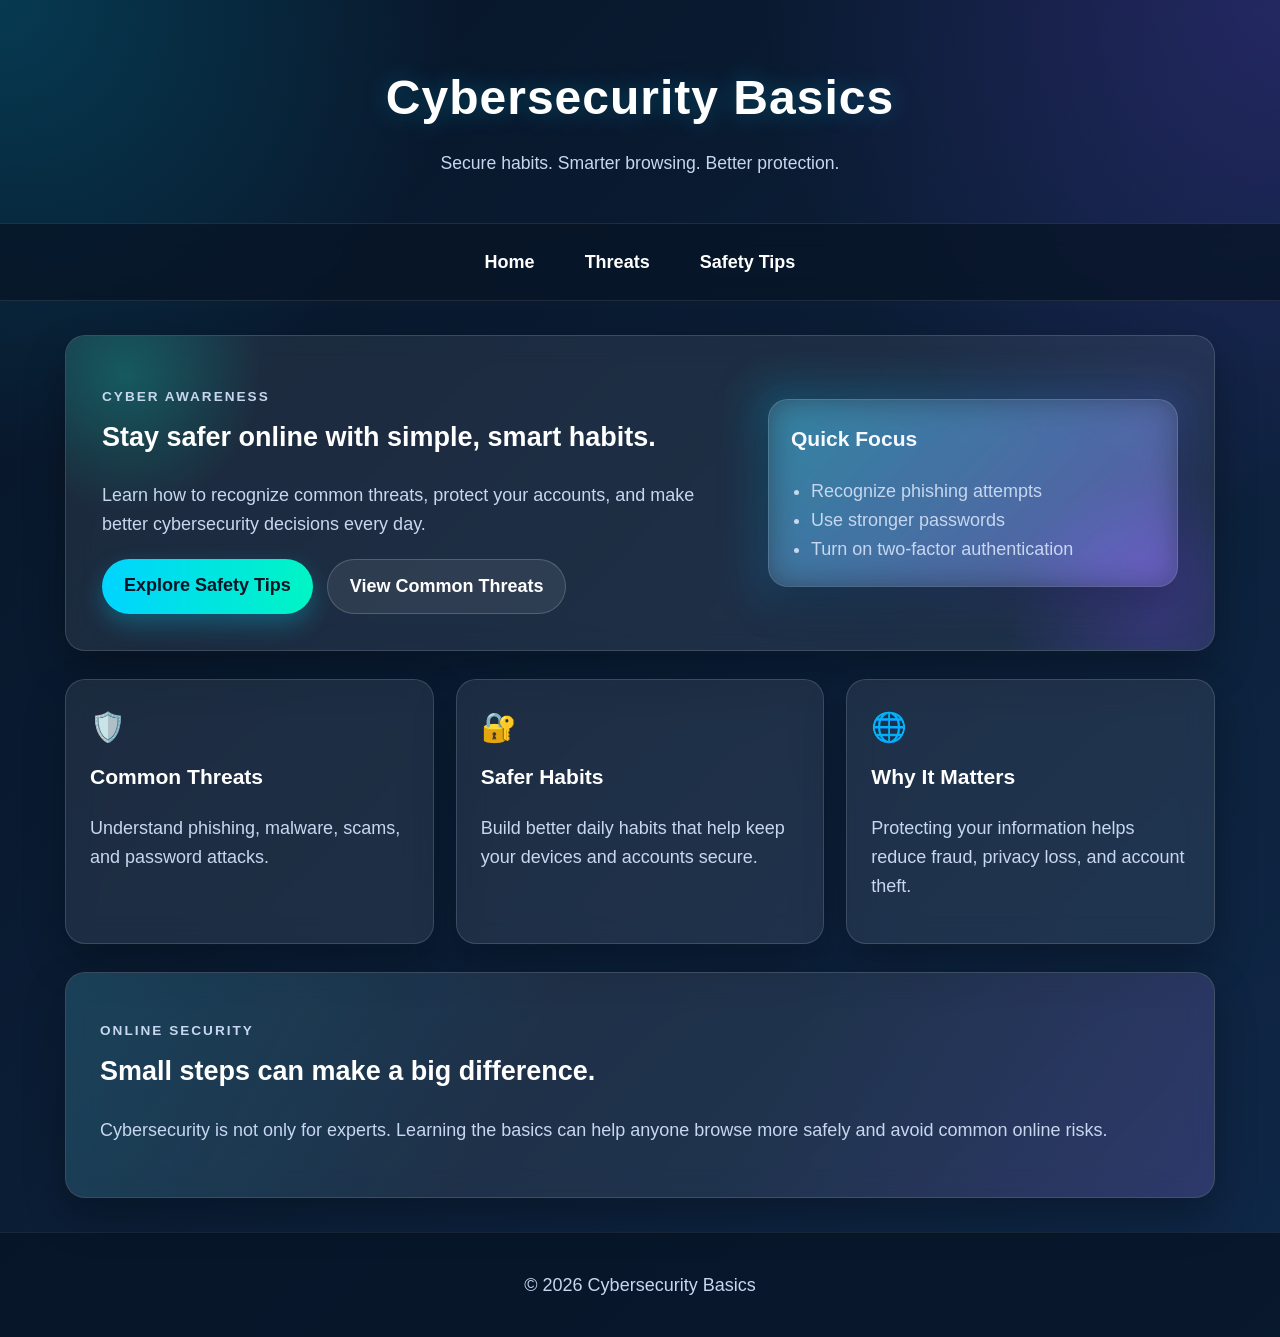
==== index.html @ 838d4ff5 "Update index.html" ====
<!DOCTYPE html>
<html lang="en">
<head>
    <meta charset="UTF-8">
    <meta name="viewport" content="width=device-width, initial-scale=1.0">
    <title>Cybersecurity Basics</title>
    <link rel="stylesheet" href="style.css">
</head>
<body>

<header class="site-header">
    <div class="container">
        <h1>Cybersecurity Basics</h1>
        <p class="tagline">Secure habits. Smarter browsing. Better protection.</p>
    </div>
</header>

<nav class="site-nav" aria-label="Main navigation">
    <div class="container nav-links">
        <a href="index.html">Home</a>
        <a href="threats.html">Threats</a>
        <a href="tips.html">Safety Tips</a>
    </div>
</nav>

<main class="container">
    <section class="hero">
        <div class="hero-content">
            <div class="hero-text">
                <p class="eyebrow">CYBER AWARENESS</p>
                <h2>Stay safer online with simple, smart habits.</h2>
                <p>
                    Learn how to recognize common threats, protect your accounts,
                    and make better cybersecurity decisions every day.
                </p>
                <div class="hero-buttons">
                    <a class="button primary" href="tips.html">Explore Safety Tips</a>
                    <a class="button secondary" href="threats.html">View Common Threats</a>
                </div>
            </div>

            <div class="hero-panel">
                <div class="panel-glow"></div>
                <div class="panel-card">
                    <h3>Quick Focus</h3>
                    <ul>
                        <li>Recognize phishing attempts</li>
                        <li>Use stronger passwords</li>
                        <li>Turn on two-factor authentication</li>
                    </ul>
                </div>
            </div>
        </div>
    </section>

    <section class="cards">
        <article class="card">
            <span class="card-icon">🛡️</span>
            <h3>Common Threats</h3>
            <p>Understand phishing, malware, scams, and password attacks.</p>
        </article>

        <article class="card">
            <span class="card-icon">🔐</span>
            <h3>Safer Habits</h3>
            <p>Build better daily habits that help keep your devices and accounts secure.</p>
        </article>

        <article class="card">
            <span class="card-icon">🌐</span>
            <h3>Why It Matters</h3>
            <p>Protecting your information helps reduce fraud, privacy loss, and account theft.</p>
        </article>
    </section>

    <section class="feature-banner">
        <div class="feature-text">
            <p class="eyebrow">ONLINE SECURITY</p>
            <h2>Small steps can make a big difference.</h2>
            <p>
                Cybersecurity is not only for experts. Learning the basics can help
                anyone browse more safely and avoid common online risks.
            </p>
        </div>
    </section>
</main>

<footer class="site-footer">
    <div class="container">
        <p>&copy; 2026 Cybersecurity Basics</p>
    </div>
</footer>

</body>
</html>
---- style.css ----
* {
    box-sizing: border-box;
}

:root {
    --bg-dark: #071426;
    --bg-mid: #0f2747;
    --panel: rgba(255, 255, 255, 0.08);
    --panel-border: rgba(255, 255, 255, 0.14);
    --text-main: #f4f8ff;
    --text-soft: #c7d7ef;
    --accent-one: #00d4ff;
    --accent-two: #7c4dff;
    --accent-three: #00f5c4;
    --shadow: 0 18px 40px rgba(0, 0, 0, 0.28);
}

body {
    margin: 0;
    font-family: Arial, sans-serif;
    font-size: 18px;
    line-height: 1.6;
    color: var(--text-main);
    background:
        radial-gradient(circle at top left, rgba(0, 212, 255, 0.20), transparent 25%),
        radial-gradient(circle at top right, rgba(124, 77, 255, 0.22), transparent 28%),
        linear-gradient(135deg, var(--bg-dark), #0a1c33 40%, var(--bg-mid) 100%);
    min-height: 100vh;
}

.container {
    width: 90%;
    max-width: 1150px;
    margin: 0 auto;
}

.site-header {
    padding: 60px 0 28px;
    text-align: center;
}

.site-header h1 {
    margin: 0;
    font-size: 3rem;
    letter-spacing: 1px;
    color: #ffffff;
    text-shadow: 0 0 25px rgba(0, 212, 255, 0.28);
}

.tagline {
    margin-top: 12px;
    color: var(--text-soft);
    font-size: 1.1rem;
}

.site-nav {
    position: sticky;
    top: 0;
    z-index: 10;
    background: rgba(7, 20, 38, 0.75);
    backdrop-filter: blur(12px);
    border-top: 1px solid rgba(255, 255, 255, 0.10);
    border-bottom: 1px solid rgba(255, 255, 255, 0.10);
}

.nav-links {
    display: flex;
    justify-content: center;
    gap: 18px;
    flex-wrap: wrap;
    padding: 14px 0;
}

.site-nav a {
    color: #ffffff;
    text-decoration: none;
    font-weight: bold;
    padding: 10px 16px;
    border-radius: 999px;
    transition: background-color 0.3s ease, transform 0.3s ease, color 0.3s ease;
}

.site-nav a:hover,
.site-nav a:focus {
    background: rgba(0, 212, 255, 0.15);
    color: #9bf5ff;
    transform: translateY(-2px);
}

.hero,
.page-banner,
.card,
.list-card,
.feature-banner,
.panel-card {
    background: var(--panel);
    border: 1px solid var(--panel-border);
    border-radius: 20px;
    box-shadow: var(--shadow);
    backdrop-filter: blur(14px);
}

.hero {
    margin: 34px 0 28px;
    padding: 36px;
    position: relative;
    overflow: hidden;
}

.hero::before {
    content: "";
    position: absolute;
    width: 280px;
    height: 280px;
    top: -100px;
    left: -80px;
    background: radial-gradient(circle, rgba(0, 245, 196, 0.22), transparent 70%);
}

.hero::after {
    content: "";
    position: absolute;
    width: 300px;
    height: 300px;
    right: -90px;
    bottom: -120px;
    background: radial-gradient(circle, rgba(124, 77, 255, 0.24), transparent 70%);
}

.hero-content {
    position: relative;
    z-index: 1;
    display: grid;
    grid-template-columns: 1.4fr 0.9fr;
    gap: 28px;
    align-items: center;
}

.eyebrow {
    color: #8ef7ff;
    font-size: 0.85rem;
    letter-spacing: 2px;
    font-weight: bold;
    margin-bottom: 8px;
}

.hero h2,
.page-banner h2,
.feature-text h2,
.card h3 {
    margin-top: 0;
    color: #ffffff;
}

.hero p,
.page-banner p,
.feature-text p,
.card p,
.list-card li {
    color: var(--text-soft);
}

.hero-buttons {
    display: flex;
    gap: 14px;
    flex-wrap: wrap;
    margin-top: 20px;
}

.button {
    display: inline-block;
    padding: 12px 22px;
    border-radius: 999px;
    text-decoration: none;
    font-weight: bold;
    transition: transform 0.3s ease, box-shadow 0.3s ease, background 0.3s ease;
}

.button:hover,
.button:focus {
    transform: translateY(-2px);
}

.button.primary {
    background: linear-gradient(90deg, var(--accent-one), var(--accent-three));
    color: #071426;
    box-shadow: 0 10px 24px rgba(0, 212, 255, 0.28);
}

.button.secondary {
    background: rgba(255, 255, 255, 0.08);
    color: #ffffff;
    border: 1px solid rgba(255, 255, 255, 0.18);
}

.hero-panel {
    position: relative;
}

.panel-glow {
    position: absolute;
    inset: -10px;
    background: linear-gradient(135deg, rgba(0, 212, 255, 0.24), rgba(124, 77, 255, 0.24));
    filter: blur(20px);
    z-index: 0;
}

.panel-card {
    position: relative;
    z-index: 1;
    padding: 22px;
}

.panel-card h3 {
    margin-top: 0;
}

.panel-card ul {
    margin: 0;
    padding-left: 20px;
    color: var(--text-soft);
}

.cards {
    display: grid;
    grid-template-columns: repeat(3, 1fr);
    gap: 22px;
    margin-bottom: 28px;
}

.card {
    padding: 24px;
    transition: transform 0.3s ease, border-color 0.3s ease;
}

.card:hover {
    transform: translateY(-6px);
    border-color: rgba(0, 245, 196, 0.35);
}

.card-icon {
    display: inline-block;
    font-size: 1.8rem;
    margin-bottom: 10px;
}

.feature-banner {
    margin-bottom: 34px;
    padding: 34px;
    position: relative;
    overflow: hidden;
}

.feature-banner::before {
    content: "";
    position: absolute;
    inset: 0;
    background:
        linear-gradient(120deg, rgba(0, 212, 255, 0.12), transparent 40%),
        linear-gradient(300deg, rgba(124, 77, 255, 0.14), transparent 40%);
    pointer-events: none;
}

.feature-text {
    position: relative;
    z-index: 1;
}

.page-banner {
    margin: 34px 0 24px;
    padding: 28px;
    text-align: center;
}

.list-card {
    padding: 30px 36px;
    margin-bottom: 34px;
}

.list-card ul {
    margin: 0;
    padding-left: 22px;
}

.list-card li {
    margin-bottom: 12px;
}

.site-footer {
    margin-top: 30px;
    padding: 20px 0;
    text-align: center;
    background: rgba(7, 20, 38, 0.78);
    border-top: 1px solid rgba(255, 255, 255, 0.08);
    color: var(--text-soft);
}

@media (max-width: 900px) {
    .hero-content {
        grid-template-columns: 1fr;
    }

    .cards {
        grid-template-columns: 1fr;
    }

    .site-header h1 {
        font-size: 2.2rem;
    }

    .hero {
        padding: 28px 22px;
    }
}
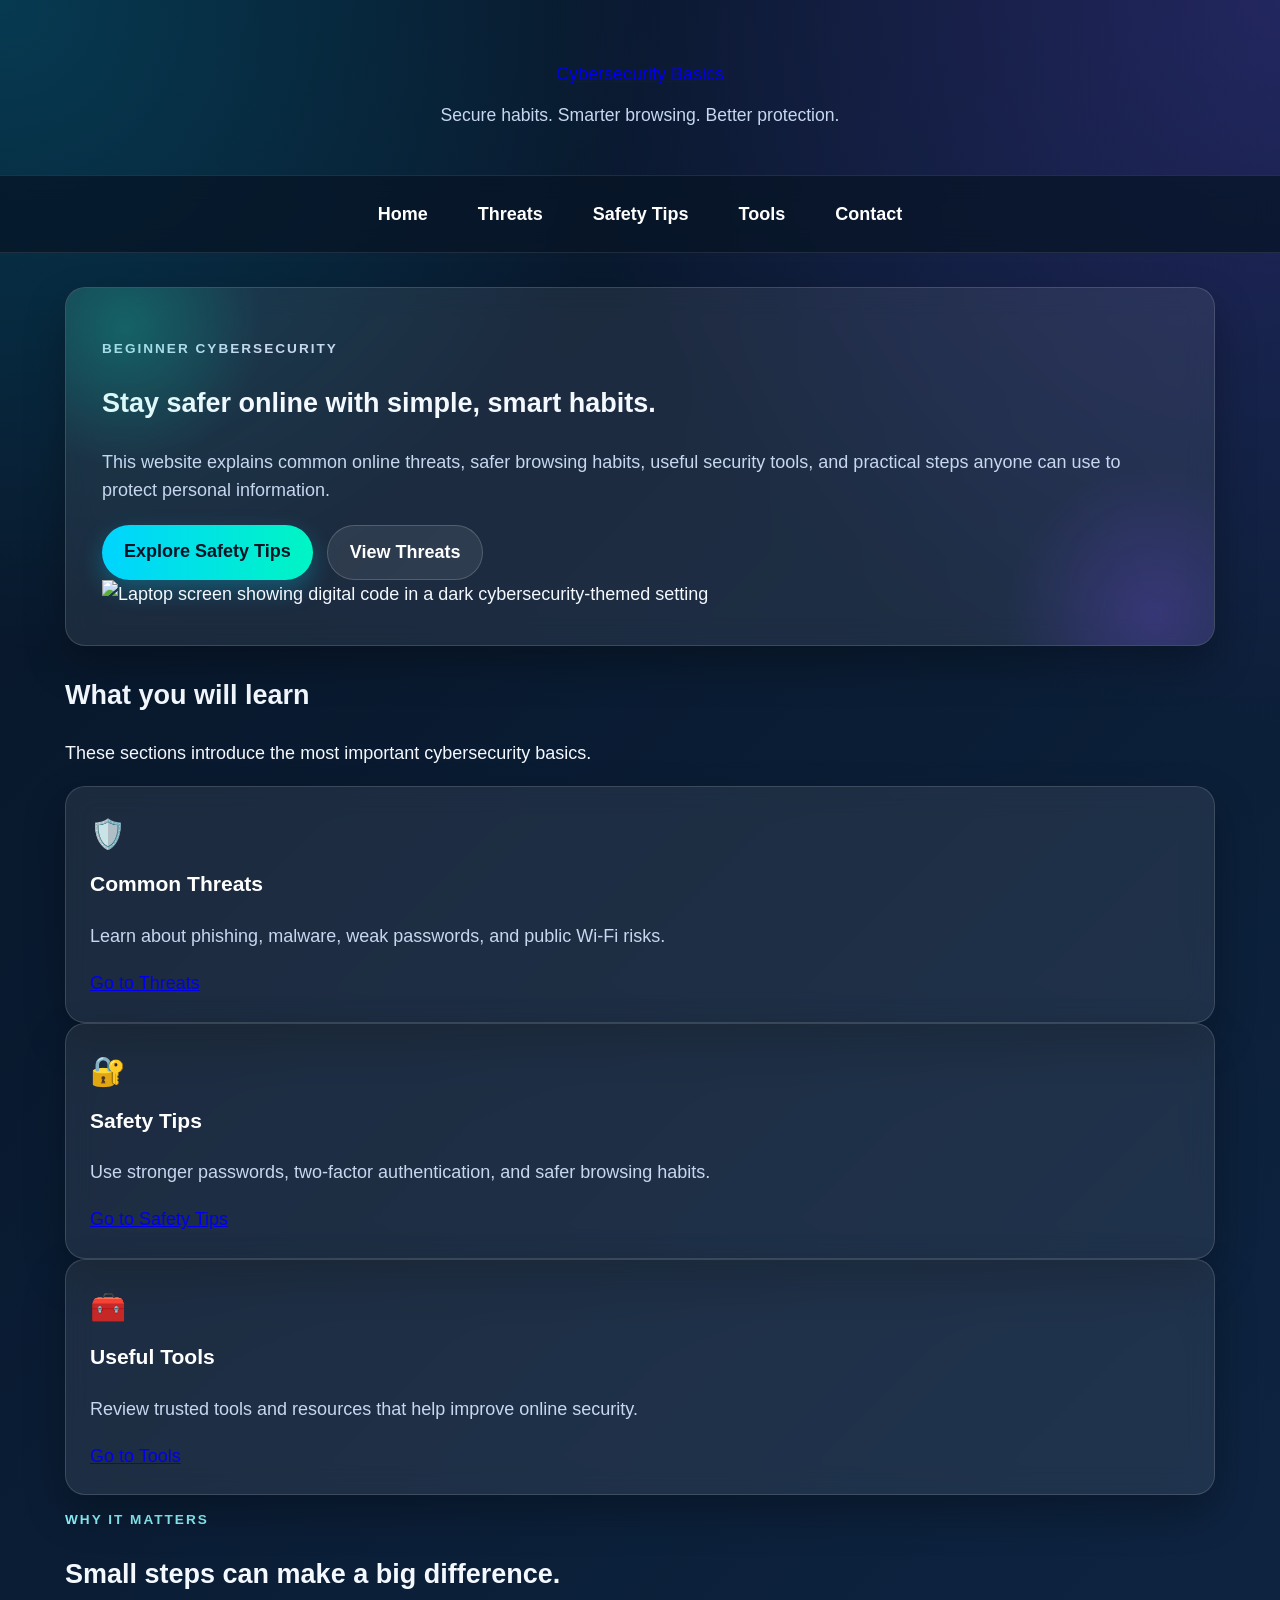
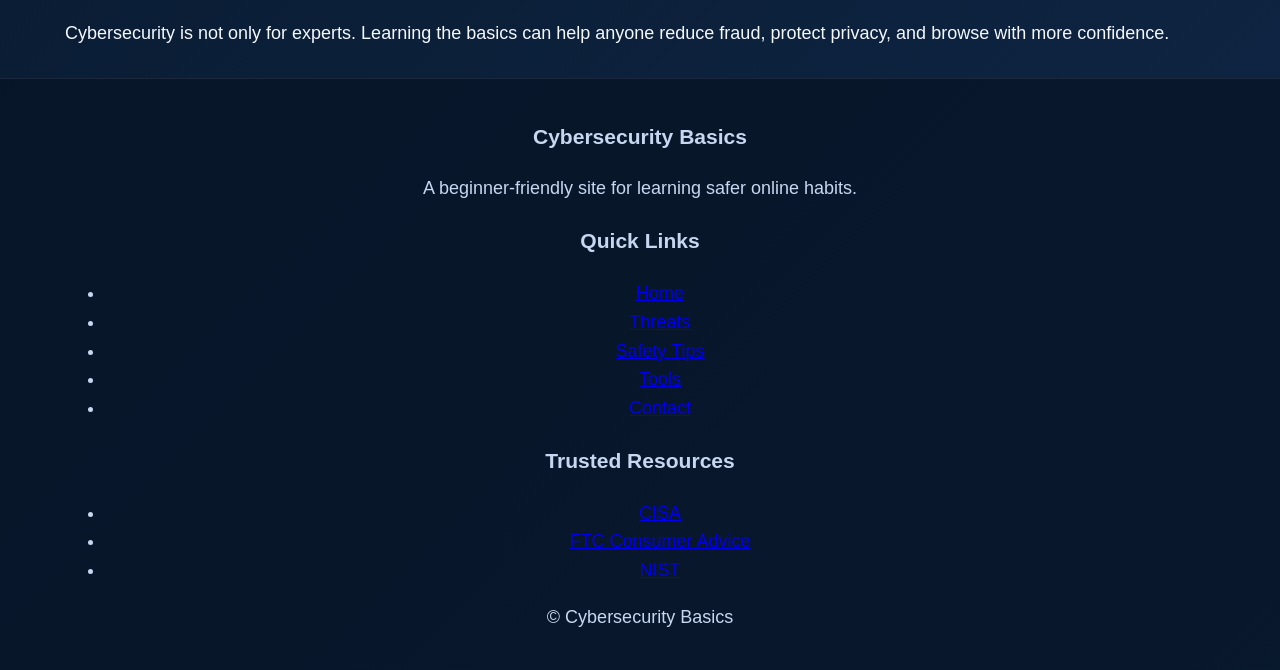
==== commit 2fadab0e: "Update index.html" ====
--- a/index.html
+++ b/index.html
@@ -3,93 +3,118 @@
 <head>
     <meta charset="UTF-8">
     <meta name="viewport" content="width=device-width, initial-scale=1.0">
-    <title>Cybersecurity Basics</title>
-    <link rel="stylesheet" href="style.css">
+    <title>Cybersecurity Basics | Home</title>
+    <meta name="description" content="Learn cybersecurity basics, common threats, safe browsing habits, useful tools, and beginner-friendly online safety tips.">
+    <link rel="stylesheet" href="./style.css">
+    <script defer src="./script.js"></script>
 </head>
 <body>
+    <header class="site-header">
+        <div class="container header-inner">
+            <a href="index.html" class="brand">Cybersecurity Basics</a>
+            <p class="tagline">Secure habits. Smarter browsing. Better protection.</p>
+        </div>
+    </header>
 
-<header class="site-header">
-    <div class="container">
-        <h1>Cybersecurity Basics</h1>
-        <p class="tagline">Secure habits. Smarter browsing. Better protection.</p>
-    </div>
-</header>
+    <nav class="site-nav" aria-label="Main navigation">
+        <div class="container nav-links">
+            <a href="index.html">Home</a>
+            <a href="threats.html">Threats</a>
+            <a href="tips.html">Safety Tips</a>
+            <a href="tools.html">Tools</a>
+            <a href="contact.html">Contact</a>
+        </div>
+    </nav>
 
-<nav class="site-nav" aria-label="Main navigation">
-    <div class="container nav-links">
-        <a href="index.html">Home</a>
-        <a href="threats.html">Threats</a>
-        <a href="tips.html">Safety Tips</a>
-    </div>
-</nav>
-
-<main class="container">
-    <section class="hero">
-        <div class="hero-content">
+    <main class="container">
+        <section class="hero">
             <div class="hero-text">
-                <p class="eyebrow">CYBER AWARENESS</p>
-                <h2>Stay safer online with simple, smart habits.</h2>
+                <p class="eyebrow">BEGINNER CYBERSECURITY</p>
+                <h1>Stay safer online with simple, smart habits.</h1>
                 <p>
-                    Learn how to recognize common threats, protect your accounts,
-                    and make better cybersecurity decisions every day.
+                    This website explains common online threats, safer browsing habits,
+                    useful security tools, and practical steps anyone can use to protect personal information.
                 </p>
                 <div class="hero-buttons">
                     <a class="button primary" href="tips.html">Explore Safety Tips</a>
-                    <a class="button secondary" href="threats.html">View Common Threats</a>
+                    <a class="button secondary" href="threats.html">View Threats</a>
                 </div>
             </div>
 
-            <div class="hero-panel">
-                <div class="panel-glow"></div>
-                <div class="panel-card">
-                    <h3>Quick Focus</h3>
-                    <ul>
-                        <li>Recognize phishing attempts</li>
-                        <li>Use stronger passwords</li>
-                        <li>Turn on two-factor authentication</li>
-                    </ul>
-                </div>
+            <div class="hero-image-card">
+                <img src="https://images.unsplash.com/photo-1510511459019-5dda7724fd87?auto=format&fit=crop&w=1200&q=80"
+                     alt="Laptop screen showing digital code in a dark cybersecurity-themed setting">
+            </div>
+        </section>
+
+        <section class="section-heading">
+            <h2>What you will learn</h2>
+            <p>These sections introduce the most important cybersecurity basics.</p>
+        </section>
+
+        <section class="card-grid">
+            <article class="card">
+                <div class="card-icon">🛡️</div>
+                <h3>Common Threats</h3>
+                <p>Learn about phishing, malware, weak passwords, and public Wi-Fi risks.</p>
+                <a class="card-link" href="threats.html">Go to Threats</a>
+            </article>
+
+            <article class="card">
+                <div class="card-icon">🔐</div>
+                <h3>Safety Tips</h3>
+                <p>Use stronger passwords, two-factor authentication, and safer browsing habits.</p>
+                <a class="card-link" href="tips.html">Go to Safety Tips</a>
+            </article>
+
+            <article class="card">
+                <div class="card-icon">🧰</div>
+                <h3>Useful Tools</h3>
+                <p>Review trusted tools and resources that help improve online security.</p>
+                <a class="card-link" href="tools.html">Go to Tools</a>
+            </article>
+        </section>
+
+        <section class="feature-panel">
+            <div>
+                <p class="eyebrow">WHY IT MATTERS</p>
+                <h2>Small steps can make a big difference.</h2>
+                <p>
+                    Cybersecurity is not only for experts. Learning the basics can help anyone
+                    reduce fraud, protect privacy, and browse with more confidence.
+                </p>
+            </div>
+        </section>
+    </main>
+
+    <footer class="site-footer">
+        <div class="container footer-grid">
+            <div>
+                <h3>Cybersecurity Basics</h3>
+                <p>A beginner-friendly site for learning safer online habits.</p>
+            </div>
+
+            <div>
+                <h3>Quick Links</h3>
+                <ul class="footer-list">
+                    <li><a href="index.html">Home</a></li>
+                    <li><a href="threats.html">Threats</a></li>
+                    <li><a href="tips.html">Safety Tips</a></li>
+                    <li><a href="tools.html">Tools</a></li>
+                    <li><a href="contact.html">Contact</a></li>
+                </ul>
+            </div>
+
+            <div>
+                <h3>Trusted Resources</h3>
+                <ul class="footer-list">
+                    <li><a href="https://www.cisa.gov/" target="_blank" rel="noopener noreferrer">CISA</a></li>
+                    <li><a href="https://consumer.ftc.gov/" target="_blank" rel="noopener noreferrer">FTC Consumer Advice</a></li>
+                    <li><a href="https://www.nist.gov/" target="_blank" rel="noopener noreferrer">NIST</a></li>
+                </ul>
             </div>
         </div>
-    </section>
-
-    <section class="cards">
-        <article class="card">
-            <span class="card-icon">🛡️</span>
-            <h3>Common Threats</h3>
-            <p>Understand phishing, malware, scams, and password attacks.</p>
-        </article>
-
-        <article class="card">
-            <span class="card-icon">🔐</span>
-            <h3>Safer Habits</h3>
-            <p>Build better daily habits that help keep your devices and accounts secure.</p>
-        </article>
-
-        <article class="card">
-            <span class="card-icon">🌐</span>
-            <h3>Why It Matters</h3>
-            <p>Protecting your information helps reduce fraud, privacy loss, and account theft.</p>
-        </article>
-    </section>
-
-    <section class="feature-banner">
-        <div class="feature-text">
-            <p class="eyebrow">ONLINE SECURITY</p>
-            <h2>Small steps can make a big difference.</h2>
-            <p>
-                Cybersecurity is not only for experts. Learning the basics can help
-                anyone browse more safely and avoid common online risks.
-            </p>
-        </div>
-    </section>
-</main>
-
-<footer class="site-footer">
-    <div class="container">
-        <p>&copy; 2026 Cybersecurity Basics</p>
-    </div>
-</footer>
-
+        <p class="copyright">&copy; <span id="year"></span> Cybersecurity Basics</p>
+    </footer>
 </body>
 </html>
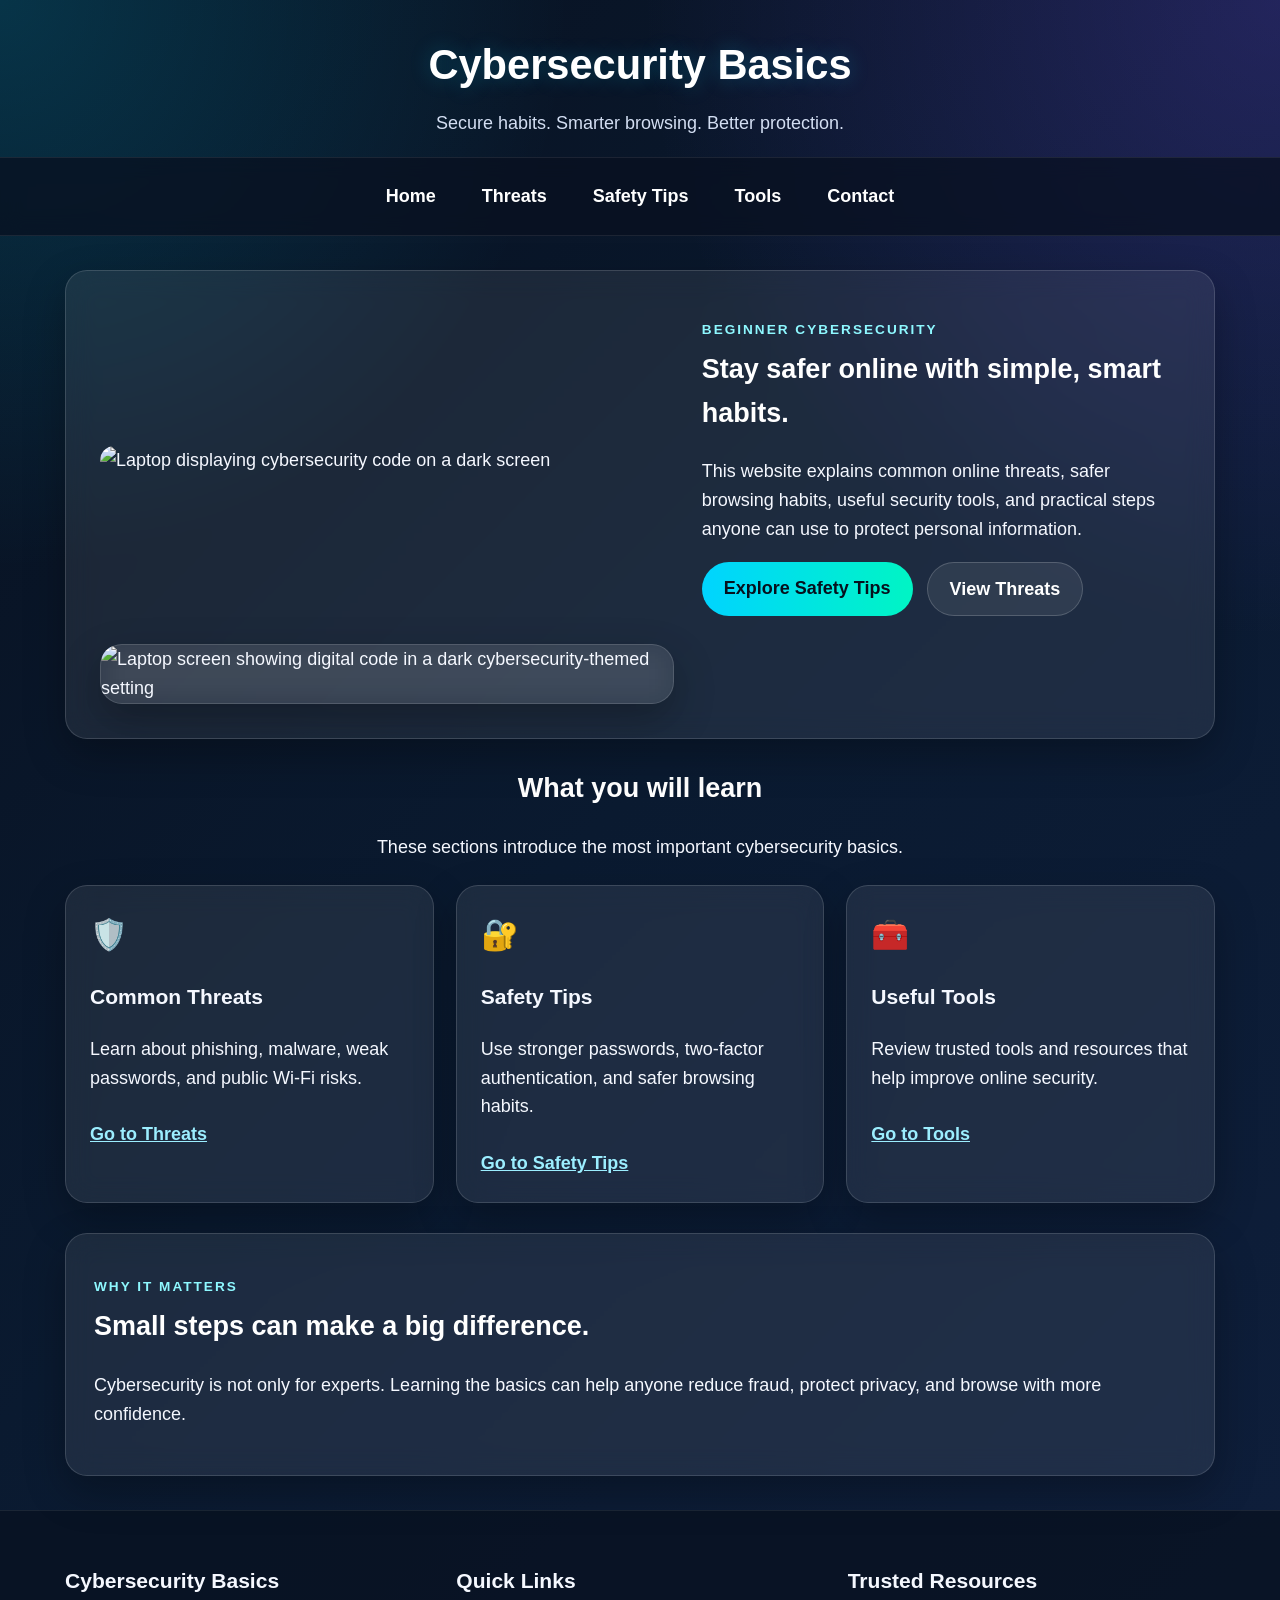
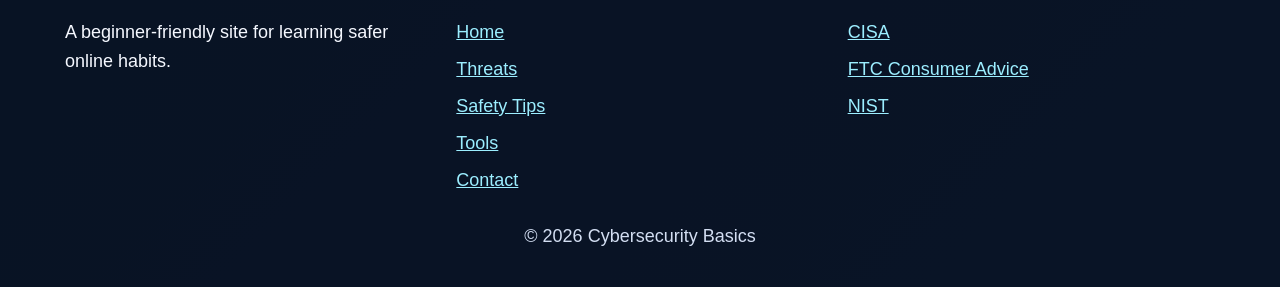
==== commit 888e61f5: "Update index.html" ====
--- a/index.html
+++ b/index.html
@@ -28,6 +28,10 @@
 
     <main class="container">
         <section class="hero">
+            <div class="hero-image">
+                <img src="https://images.unsplash.com/photo-1510511459019-5dda7724fd87"
+                     alt="Laptop displaying cybersecurity code on a dark screen">
+            </div>
             <div class="hero-text">
                 <p class="eyebrow">BEGINNER CYBERSECURITY</p>
                 <h1>Stay safer online with simple, smart habits.</h1>
--- a/style.css
+++ b/style.css
@@ -3,16 +3,20 @@
 }
 
 :root {
-    --bg-dark: #071426;
-    --bg-mid: #0f2747;
+    --bg-1: #081120;
+    --bg-2: #0f1f3d;
     --panel: rgba(255, 255, 255, 0.08);
     --panel-border: rgba(255, 255, 255, 0.14);
-    --text-main: #f4f8ff;
-    --text-soft: #c7d7ef;
-    --accent-one: #00d4ff;
-    --accent-two: #7c4dff;
-    --accent-three: #00f5c4;
-    --shadow: 0 18px 40px rgba(0, 0, 0, 0.28);
+    --text-main: #f5f8ff;
+    --text-soft: #d3def2;
+    --accent-1: #00d4ff;
+    --accent-2: #7c4dff;
+    --accent-3: #00f5c4;
+    --shadow: 0 16px 40px rgba(0, 0, 0, 0.28);
+}
+
+html {
+    scroll-behavior: smooth;
 }
 
 body {
@@ -22,10 +26,24 @@
     line-height: 1.6;
     color: var(--text-main);
     background:
-        radial-gradient(circle at top left, rgba(0, 212, 255, 0.20), transparent 25%),
+        radial-gradient(circle at top left, rgba(0, 212, 255, 0.18), transparent 25%),
         radial-gradient(circle at top right, rgba(124, 77, 255, 0.22), transparent 28%),
-        linear-gradient(135deg, var(--bg-dark), #0a1c33 40%, var(--bg-mid) 100%);
-    min-height: 100vh;
+        linear-gradient(135deg, var(--bg-1), #0a1a30 45%, var(--bg-2) 100%);
+}
+
+img {
+    max-width: 100%;
+    display: block;
+    border-radius: 18px;
+}
+
+a {
+    color: #9ceeff;
+}
+
+a:hover,
+a:focus {
+    color: #ffffff;
 }
 
 .container {
@@ -35,202 +53,152 @@
 }
 
 .site-header {
-    padding: 60px 0 28px;
+    padding: 32px 0 20px;
+}
+
+.header-inner {
     text-align: center;
 }
 
-.site-header h1 {
-    margin: 0;
-    font-size: 3rem;
-    letter-spacing: 1px;
-    color: #ffffff;
-    text-shadow: 0 0 25px rgba(0, 212, 255, 0.28);
+.brand {
+    color: #ffffff;
+    font-size: 2.6rem;
+    font-weight: bold;
+    text-decoration: none;
+    text-shadow: 0 0 20px rgba(0, 212, 255, 0.25);
 }
 
 .tagline {
-    margin-top: 12px;
+    margin: 10px 0 0;
     color: var(--text-soft);
-    font-size: 1.1rem;
 }
 
 .site-nav {
     position: sticky;
     top: 0;
     z-index: 10;
-    background: rgba(7, 20, 38, 0.75);
-    backdrop-filter: blur(12px);
-    border-top: 1px solid rgba(255, 255, 255, 0.10);
-    border-bottom: 1px solid rgba(255, 255, 255, 0.10);
+    background: rgba(8, 17, 32, 0.75);
+    backdrop-filter: blur(10px);
+    border-top: 1px solid rgba(255,255,255,0.08);
+    border-bottom: 1px solid rgba(255,255,255,0.08);
 }
 
 .nav-links {
     display: flex;
     justify-content: center;
-    gap: 18px;
+    gap: 14px;
     flex-wrap: wrap;
     padding: 14px 0;
 }
 
 .site-nav a {
-    color: #ffffff;
     text-decoration: none;
+    color: #ffffff;
     font-weight: bold;
     padding: 10px 16px;
     border-radius: 999px;
-    transition: background-color 0.3s ease, transform 0.3s ease, color 0.3s ease;
+    transition: 0.3s ease;
 }
 
 .site-nav a:hover,
 .site-nav a:focus {
-    background: rgba(0, 212, 255, 0.15);
-    color: #9bf5ff;
+    background: rgba(0, 212, 255, 0.18);
     transform: translateY(-2px);
 }
 
 .hero,
 .page-banner,
 .card,
+.feature-panel,
 .list-card,
-.feature-banner,
-.panel-card {
+.image-panel,
+.form-card,
+.hero-image-card,
+.table-section {
     background: var(--panel);
     border: 1px solid var(--panel-border);
-    border-radius: 20px;
+    border-radius: 22px;
     box-shadow: var(--shadow);
     backdrop-filter: blur(14px);
 }
 
 .hero {
-    margin: 34px 0 28px;
-    padding: 36px;
-    position: relative;
-    overflow: hidden;
-}
-
-.hero::before {
-    content: "";
-    position: absolute;
-    width: 280px;
-    height: 280px;
-    top: -100px;
-    left: -80px;
-    background: radial-gradient(circle, rgba(0, 245, 196, 0.22), transparent 70%);
-}
-
-.hero::after {
-    content: "";
-    position: absolute;
-    width: 300px;
-    height: 300px;
-    right: -90px;
-    bottom: -120px;
-    background: radial-gradient(circle, rgba(124, 77, 255, 0.24), transparent 70%);
-}
-
-.hero-content {
-    position: relative;
-    z-index: 1;
     display: grid;
-    grid-template-columns: 1.4fr 0.9fr;
+    grid-template-columns: 1.2fr 1fr;
     gap: 28px;
     align-items: center;
+    padding: 34px;
+    margin: 34px 0 28px;
+    overflow: hidden;
 }
 
 .eyebrow {
-    color: #8ef7ff;
+    color: #8ef8ff;
+    font-weight: bold;
+    letter-spacing: 2px;
     font-size: 0.85rem;
-    letter-spacing: 2px;
-    font-weight: bold;
     margin-bottom: 8px;
 }
 
-.hero h2,
-.page-banner h2,
-.feature-text h2,
-.card h3 {
+.hero h1,
+.page-banner h1,
+.section-heading h2,
+.feature-panel h2,
+.table-section h2 {
     margin-top: 0;
     color: #ffffff;
-}
-
-.hero p,
-.page-banner p,
-.feature-text p,
-.card p,
-.list-card li {
-    color: var(--text-soft);
 }
 
 .hero-buttons {
     display: flex;
     gap: 14px;
     flex-wrap: wrap;
-    margin-top: 20px;
+    margin-top: 18px;
 }
 
 .button {
     display: inline-block;
+    border: none;
+    cursor: pointer;
+    text-decoration: none;
+    font-weight: bold;
     padding: 12px 22px;
     border-radius: 999px;
-    text-decoration: none;
-    font-weight: bold;
-    transition: transform 0.3s ease, box-shadow 0.3s ease, background 0.3s ease;
+    transition: 0.3s ease;
+}
+
+.primary {
+    background: linear-gradient(90deg, var(--accent-1), var(--accent-3));
+    color: #06101d;
+}
+
+.secondary {
+    background: rgba(255,255,255,0.08);
+    color: #ffffff;
+    border: 1px solid rgba(255,255,255,0.18);
 }
 
 .button:hover,
 .button:focus {
     transform: translateY(-2px);
-}
-
-.button.primary {
-    background: linear-gradient(90deg, var(--accent-one), var(--accent-three));
-    color: #071426;
-    box-shadow: 0 10px 24px rgba(0, 212, 255, 0.28);
-}
-
-.button.secondary {
-    background: rgba(255, 255, 255, 0.08);
-    color: #ffffff;
-    border: 1px solid rgba(255, 255, 255, 0.18);
-}
-
-.hero-panel {
-    position: relative;
-}
-
-.panel-glow {
-    position: absolute;
-    inset: -10px;
-    background: linear-gradient(135deg, rgba(0, 212, 255, 0.24), rgba(124, 77, 255, 0.24));
-    filter: blur(20px);
-    z-index: 0;
-}
-
-.panel-card {
-    position: relative;
-    z-index: 1;
-    padding: 22px;
-}
-
-.panel-card h3 {
-    margin-top: 0;
-}
-
-.panel-card ul {
-    margin: 0;
-    padding-left: 20px;
-    color: var(--text-soft);
-}
-
-.cards {
+    box-shadow: 0 10px 24px rgba(0, 212, 255, 0.22);
+}
+
+.section-heading {
+    text-align: center;
+    margin: 20px 0 14px;
+}
+
+.card-grid {
     display: grid;
     grid-template-columns: repeat(3, 1fr);
     gap: 22px;
-    margin-bottom: 28px;
+    margin: 24px 0 30px;
 }
 
 .card {
     padding: 24px;
-    transition: transform 0.3s ease, border-color 0.3s ease;
+    transition: 0.3s ease;
 }
 
 .card:hover {
@@ -239,76 +207,138 @@
 }
 
 .card-icon {
+    font-size: 1.9rem;
+    margin-bottom: 8px;
+}
+
+.card-link {
     display: inline-block;
-    font-size: 1.8rem;
+    margin-top: 10px;
+    font-weight: bold;
+}
+
+.feature-panel,
+.page-banner,
+.table-section,
+.form-card {
+    padding: 28px;
+    margin-bottom: 30px;
+}
+
+.split-layout {
+    display: grid;
+    grid-template-columns: 1.1fr 0.9fr;
+    gap: 24px;
+    margin-bottom: 30px;
+}
+
+.list-card,
+.image-panel {
+    padding: 24px;
+}
+
+table {
+    width: 100%;
+    border-collapse: collapse;
+    margin-top: 14px;
+    background: rgba(255,255,255,0.03);
+    border-radius: 14px;
+    overflow: hidden;
+}
+
+caption {
+    caption-side: top;
+    text-align: left;
+    font-weight: bold;
     margin-bottom: 10px;
-}
-
-.feature-banner {
-    margin-bottom: 34px;
-    padding: 34px;
-    position: relative;
-    overflow: hidden;
-}
-
-.feature-banner::before {
-    content: "";
-    position: absolute;
-    inset: 0;
-    background:
-        linear-gradient(120deg, rgba(0, 212, 255, 0.12), transparent 40%),
-        linear-gradient(300deg, rgba(124, 77, 255, 0.14), transparent 40%);
-    pointer-events: none;
-}
-
-.feature-text {
-    position: relative;
-    z-index: 1;
-}
-
-.page-banner {
-    margin: 34px 0 24px;
-    padding: 28px;
+    color: #ffffff;
+}
+
+th,
+td {
+    border: 1px solid rgba(255,255,255,0.12);
+    padding: 14px;
+    text-align: left;
+    vertical-align: top;
+}
+
+th {
+    background: rgba(255,255,255,0.08);
+}
+
+.form-group {
+    margin-bottom: 18px;
+}
+
+label {
+    display: block;
+    margin-bottom: 6px;
+    font-weight: bold;
+}
+
+input,
+select,
+textarea {
+    width: 100%;
+    padding: 12px;
+    border-radius: 10px;
+    border: 1px solid rgba(255,255,255,0.16);
+    background: rgba(255,255,255,0.08);
+    color: #ffffff;
+    font-size: 1rem;
+}
+
+input:focus,
+select:focus,
+textarea:focus {
+    outline: 2px solid var(--accent-1);
+    outline-offset: 2px;
+}
+
+.success-message {
+    margin-top: 14px;
+    font-weight: bold;
+    color: #98ffcf;
+}
+
+.site-footer {
+    margin-top: 34px;
+    padding: 32px 0 18px;
+    background: rgba(8, 17, 32, 0.78);
+    border-top: 1px solid rgba(255,255,255,0.08);
+}
+
+.footer-grid {
+    display: grid;
+    grid-template-columns: repeat(3, 1fr);
+    gap: 24px;
+}
+
+.footer-list {
+    list-style: none;
+    padding: 0;
+    margin: 0;
+}
+
+.footer-list li {
+    margin-bottom: 8px;
+}
+
+.copyright {
     text-align: center;
-}
-
-.list-card {
-    padding: 30px 36px;
-    margin-bottom: 34px;
-}
-
-.list-card ul {
-    margin: 0;
-    padding-left: 22px;
-}
-
-.list-card li {
-    margin-bottom: 12px;
-}
-
-.site-footer {
-    margin-top: 30px;
-    padding: 20px 0;
-    text-align: center;
-    background: rgba(7, 20, 38, 0.78);
-    border-top: 1px solid rgba(255, 255, 255, 0.08);
+    margin-top: 20px;
     color: var(--text-soft);
 }
 
 @media (max-width: 900px) {
-    .hero-content {
+    .hero,
+    .split-layout,
+    .footer-grid,
+    .card-grid {
         grid-template-columns: 1fr;
     }
 
-    .cards {
-        grid-template-columns: 1fr;
+    .brand {
+        font-size: 2.1rem;
     }
-
-    .site-header h1 {
-        font-size: 2.2rem;
-    }
-
-    .hero {
-        padding: 28px 22px;
-    }
-}
+}
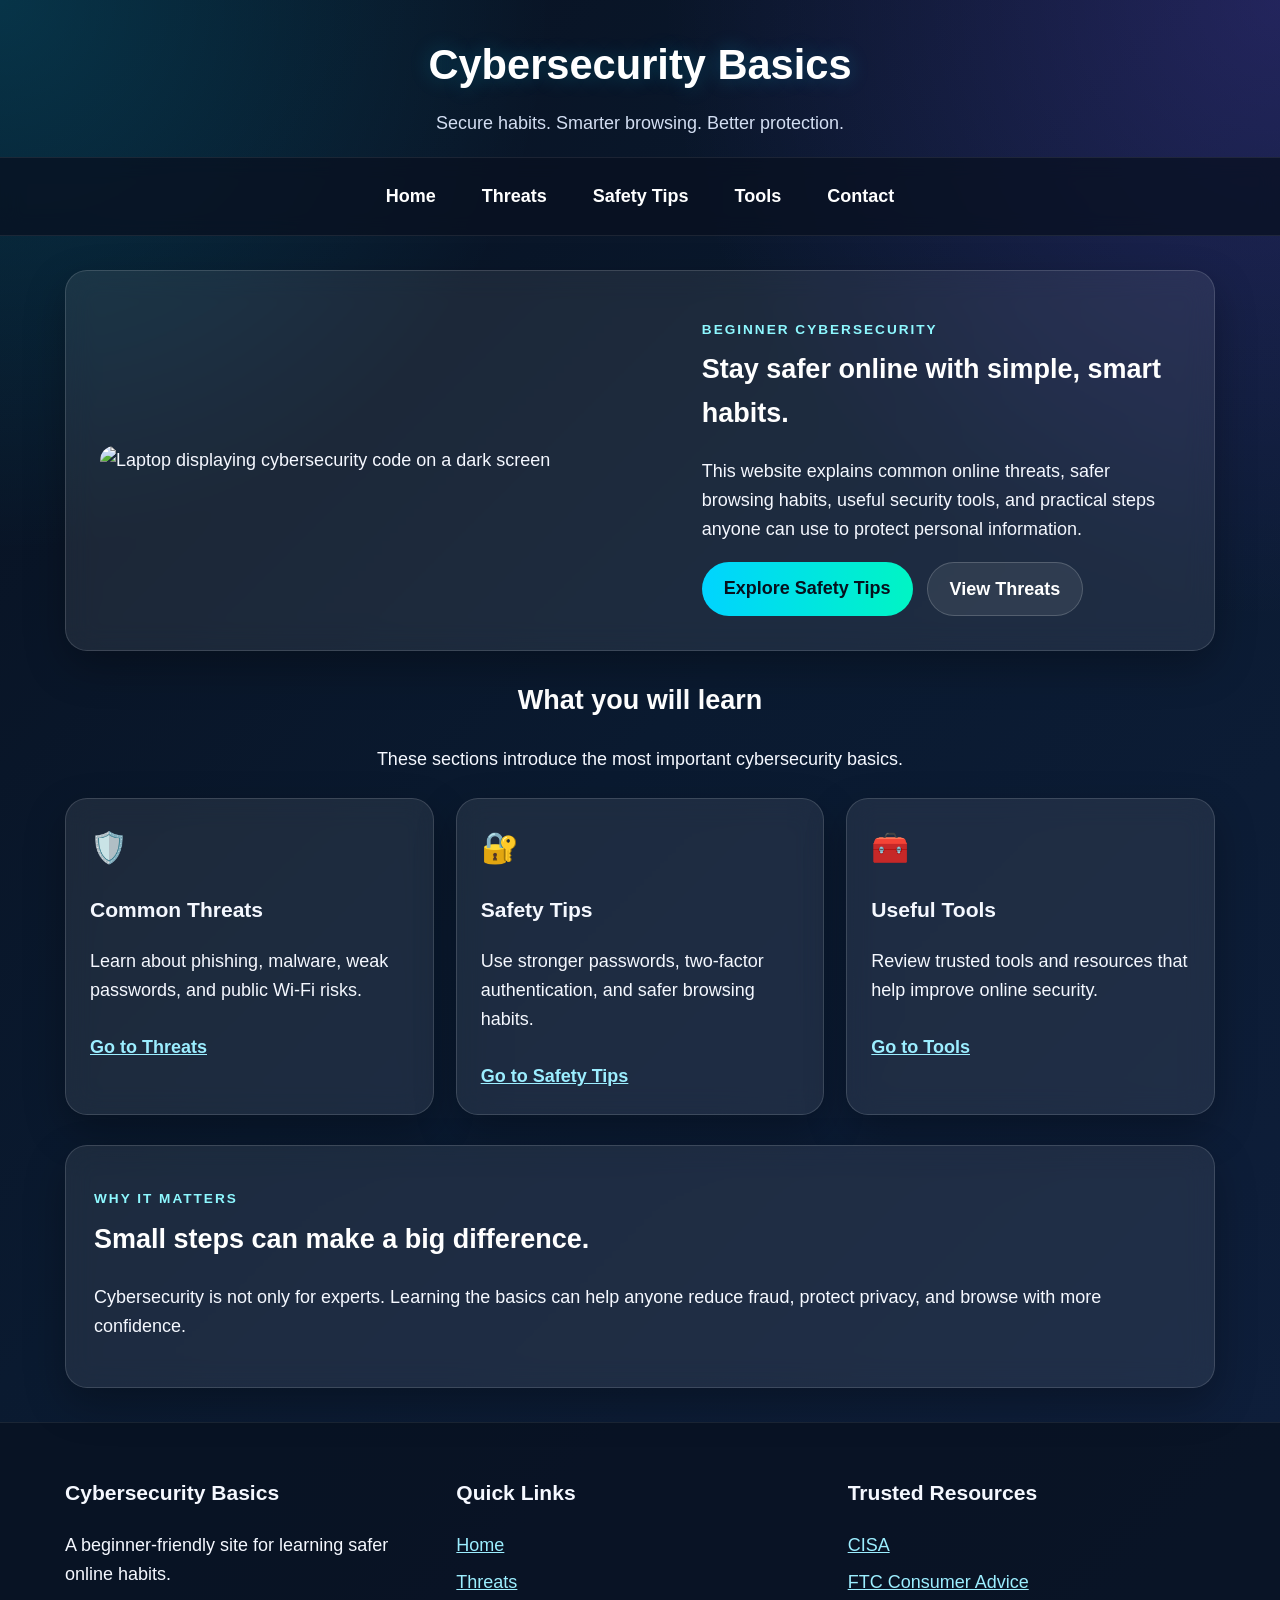
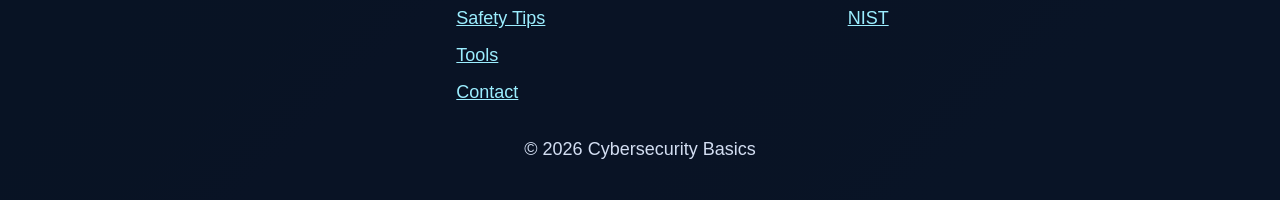
==== commit 3db2dbf8: "Update index.html" ====
--- a/index.html
+++ b/index.html
@@ -43,11 +43,6 @@
                     <a class="button primary" href="tips.html">Explore Safety Tips</a>
                     <a class="button secondary" href="threats.html">View Threats</a>
                 </div>
-            </div>
-
-            <div class="hero-image-card">
-                <img src="https://images.unsplash.com/photo-1510511459019-5dda7724fd87?auto=format&fit=crop&w=1200&q=80"
-                     alt="Laptop screen showing digital code in a dark cybersecurity-themed setting">
             </div>
         </section>
 
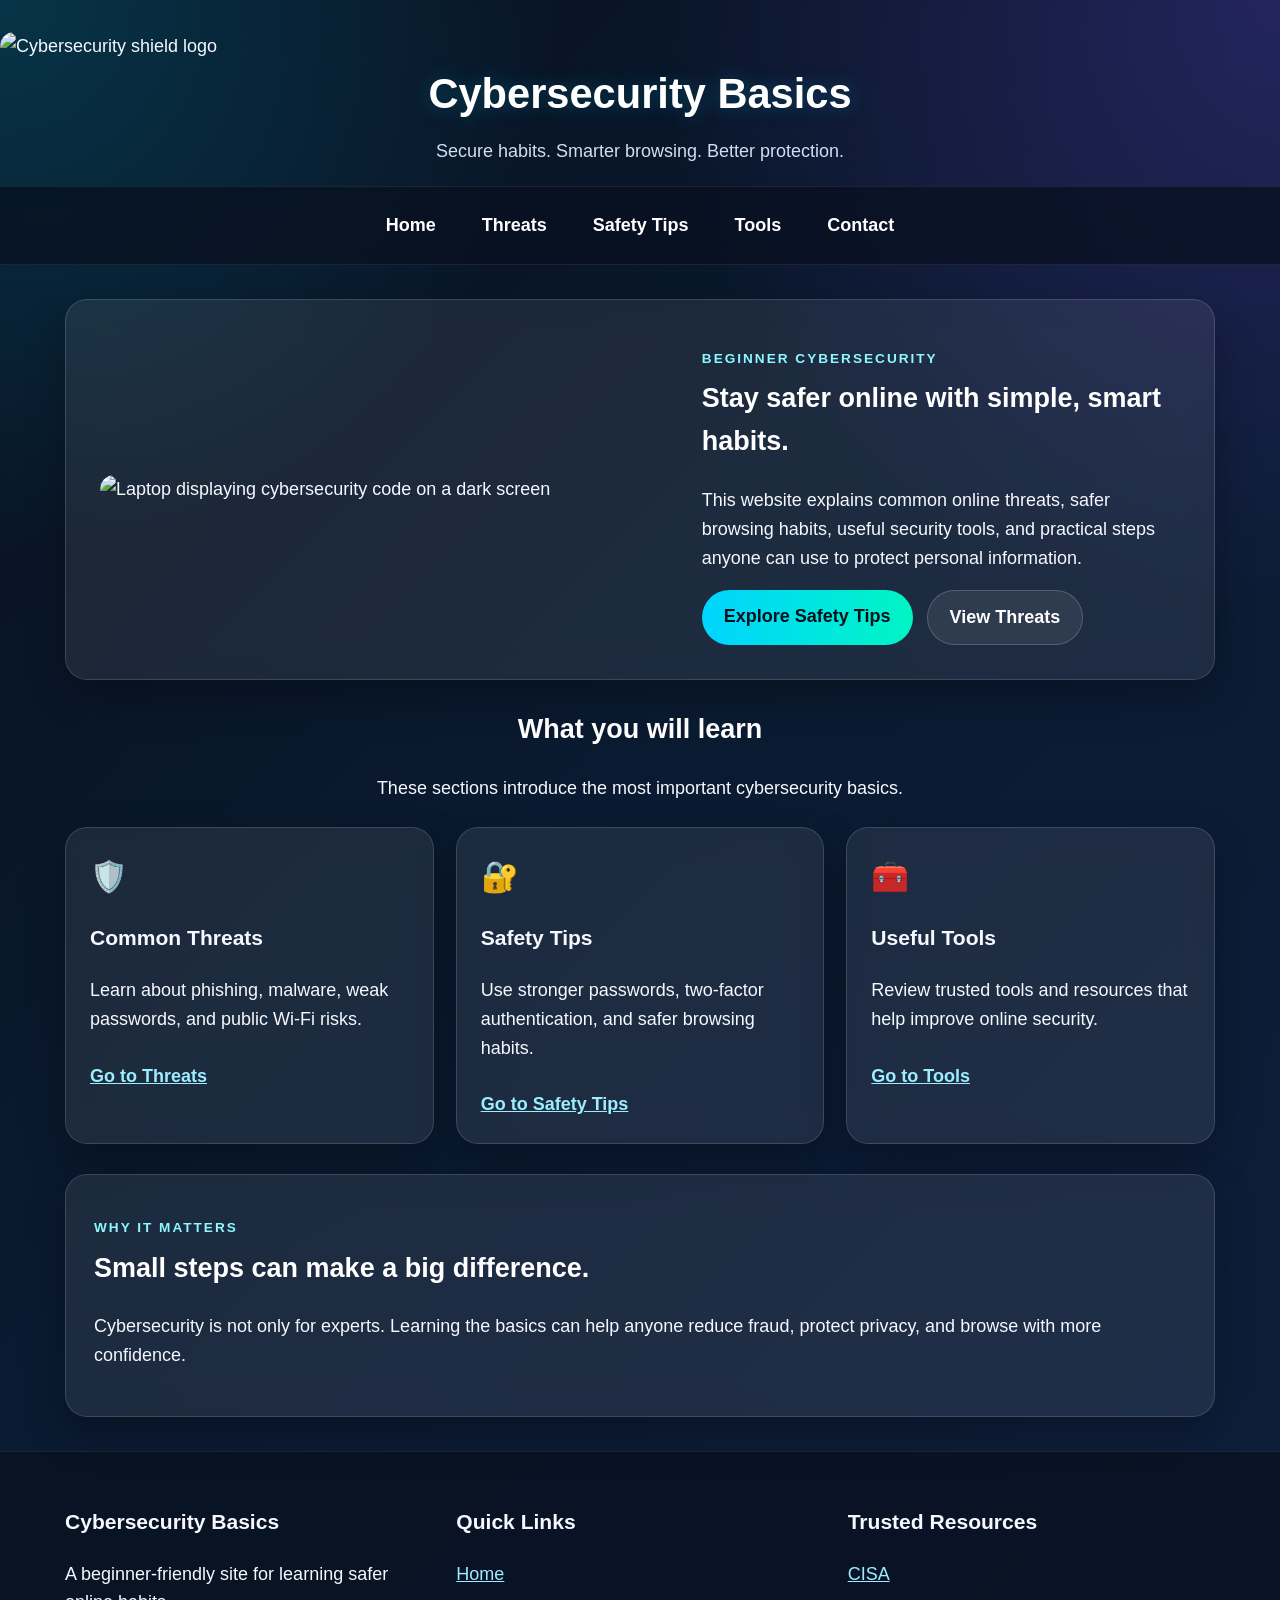
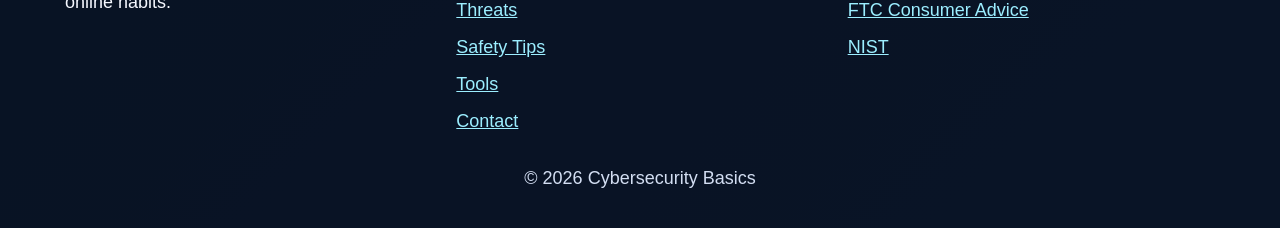
==== commit 54f43cca: "Update index.html" ====
--- a/index.html
+++ b/index.html
@@ -10,6 +10,9 @@
 </head>
 <body>
     <header class="site-header">
+        <img src="https://cdn-icons-png.flaticon.com/512/3064/3064197.png"
+             alt="Cybersecurity shield logo"
+             class="logo">
         <div class="container header-inner">
             <a href="index.html" class="brand">Cybersecurity Basics</a>
             <p class="tagline">Secure habits. Smarter browsing. Better protection.</p>
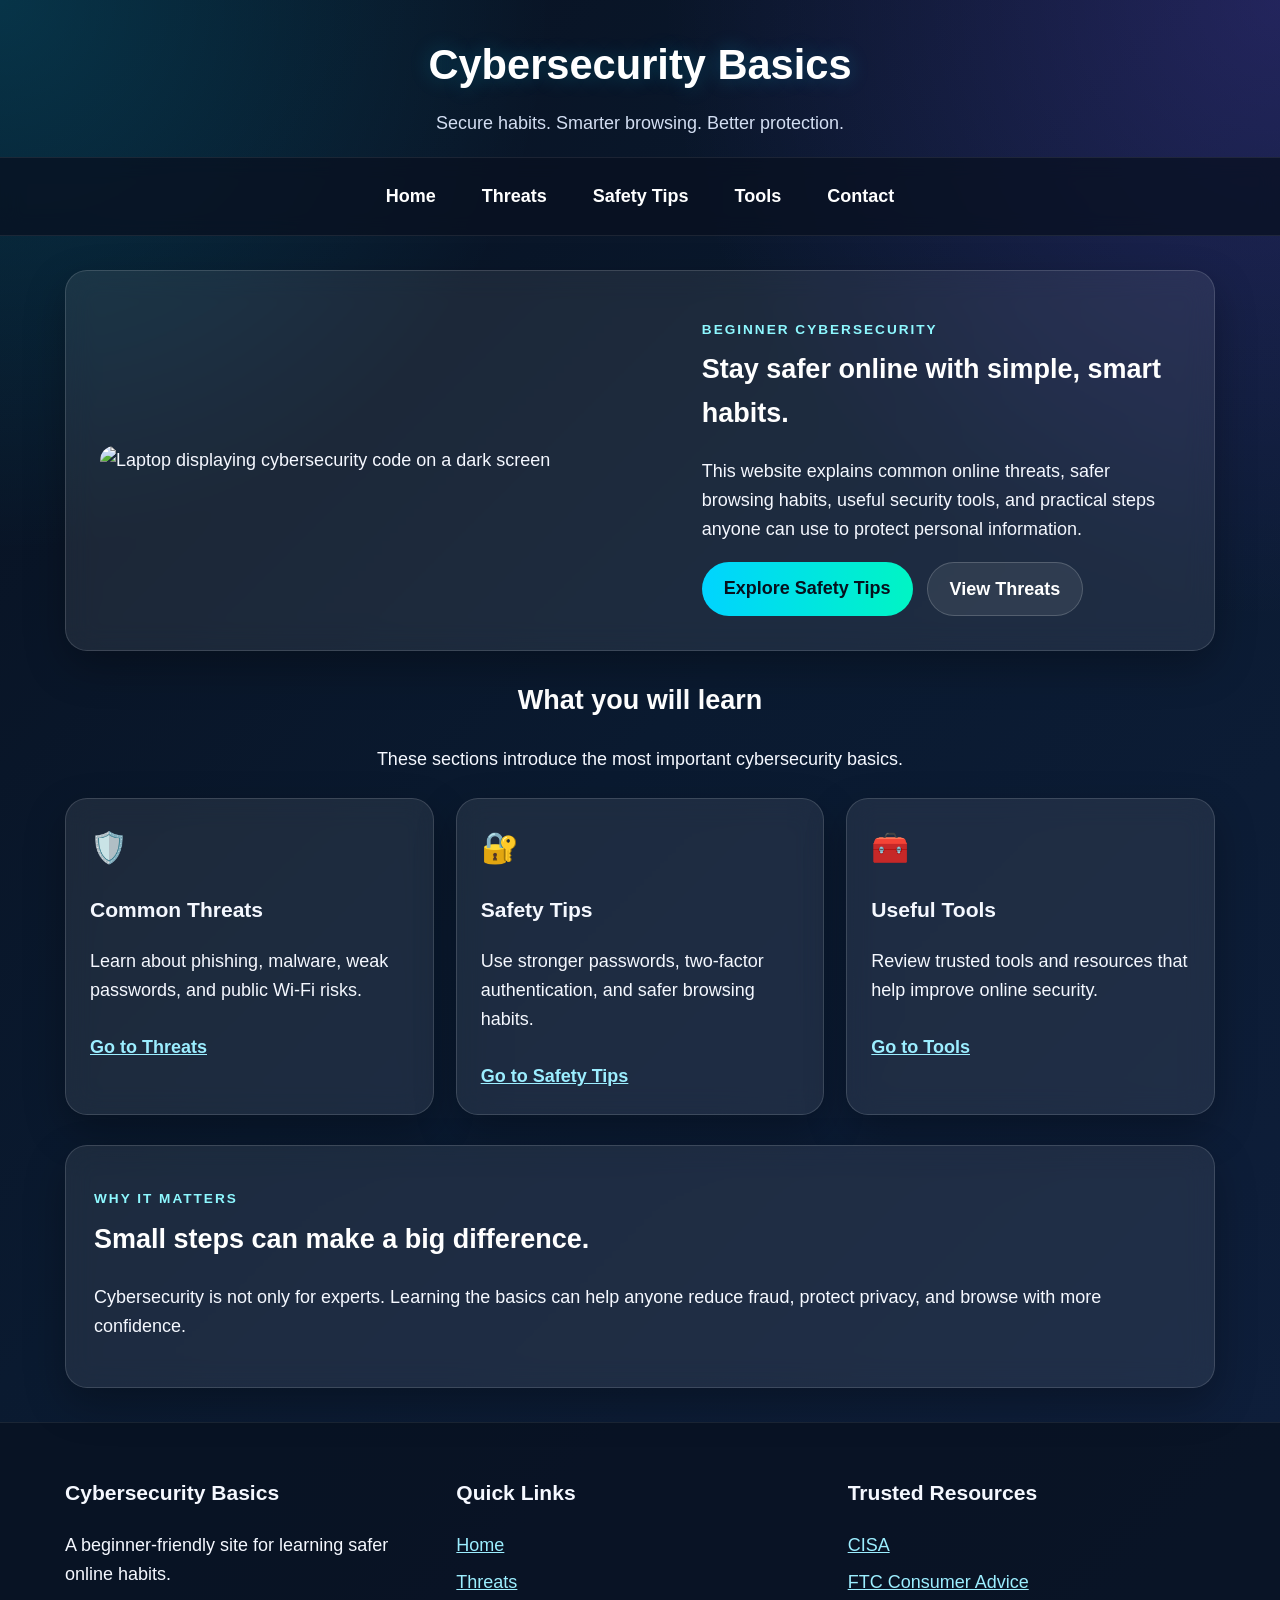
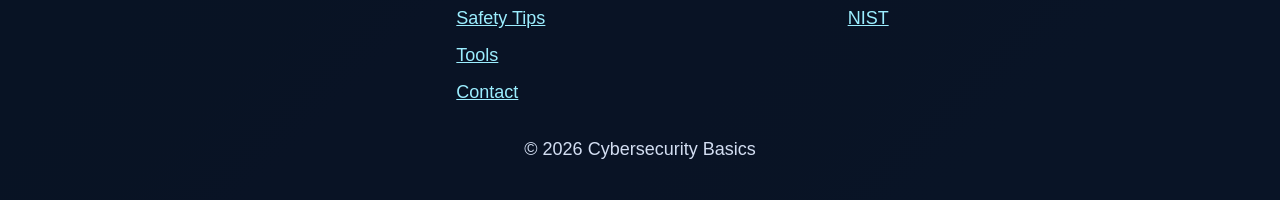
==== commit 7a4bd551: "Update index.html" ====
--- a/index.html
+++ b/index.html
@@ -10,9 +10,6 @@
 </head>
 <body>
     <header class="site-header">
-        <img src="https://cdn-icons-png.flaticon.com/512/3064/3064197.png"
-             alt="Cybersecurity shield logo"
-             class="logo">
         <div class="container header-inner">
             <a href="index.html" class="brand">Cybersecurity Basics</a>
             <p class="tagline">Secure habits. Smarter browsing. Better protection.</p>
--- a/style.css
+++ b/style.css
@@ -341,4 +341,34 @@
     .brand {
         font-size: 2.1rem;
     }
-}
+
+.hero-image,
+.image-section {
+    display: flex;
+    justify-content: center;
+    margin: 30px 0;
+}
+
+.hero-image img,
+.image-section img {
+    width: 100%;
+    max-width: 850px;
+    border-radius: 18px;
+    box-shadow: 0 15px 35px rgba(0, 0, 0, 0.35);
+    transition: transform 0.4s ease, box-shadow 0.4s ease;
+}
+
+.hero-image img:hover,
+.image-section img:hover {
+    transform: scale(1.02);
+    box-shadow: 0 25px 55px rgba(0, 212, 255, 0.25);
+}
+
+.image-section {
+    padding: 20px;
+}
+
+.hero-image img {
+    border: 1px solid rgba(0, 212, 255, 0.25);
+}
+}
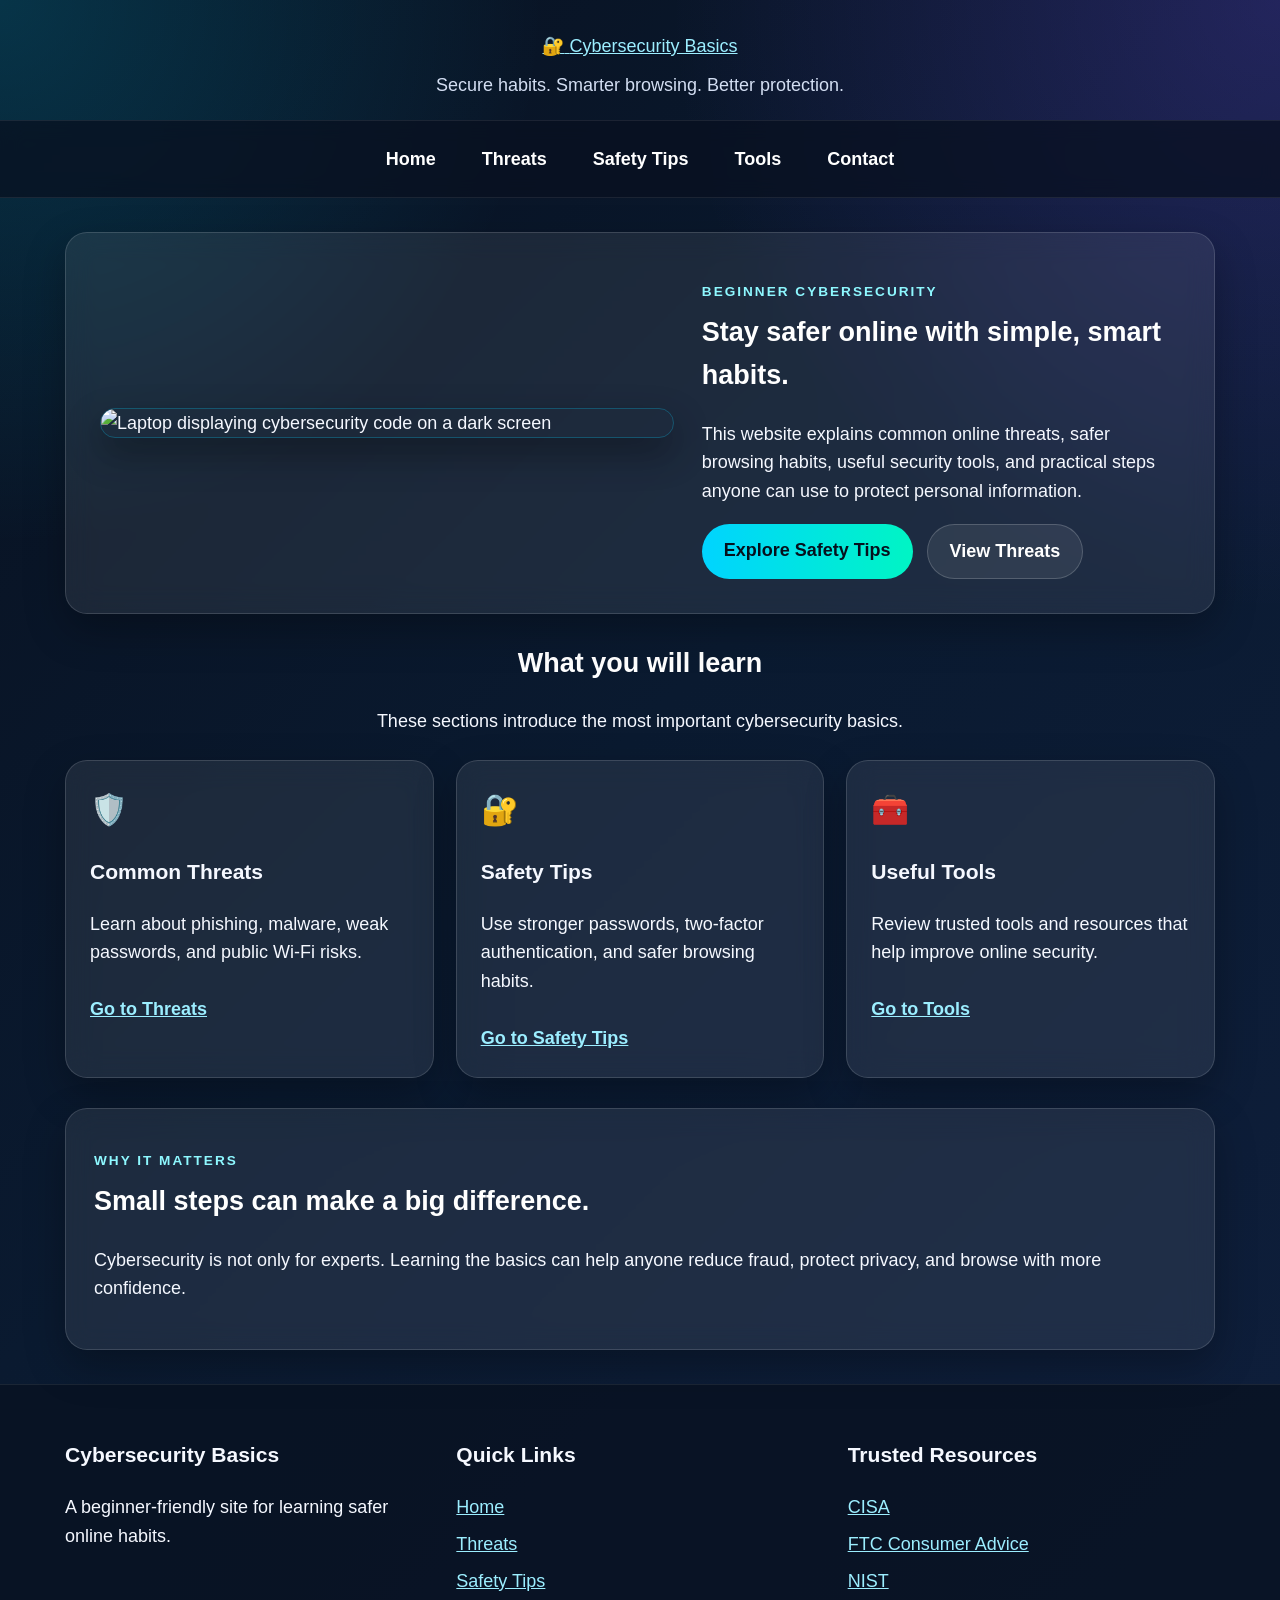
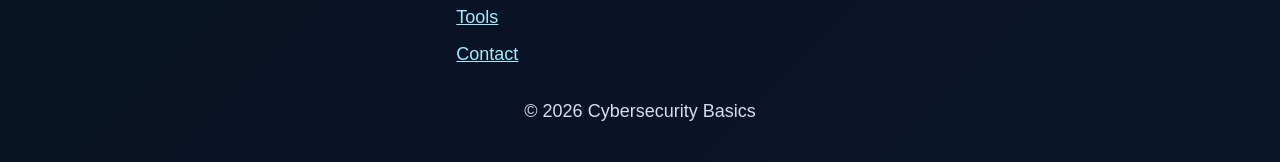
==== commit 3bf3c958: "Update index.html" ====
--- a/index.html
+++ b/index.html
@@ -9,12 +9,18 @@
     <script defer src="./script.js"></script>
 </head>
 <body>
-    <header class="site-header">
-        <div class="container header-inner">
-            <a href="index.html" class="brand">Cybersecurity Basics</a>
-            <p class="tagline">Secure habits. Smarter browsing. Better protection.</p>
-        </div>
-    </header>
+<header class="site-header">
+    <div class="container header-inner">
+
+        <a href="index.html" class="logo-wrapper" aria-label="Home">
+            <span class="logo-mark">🔐</span>
+            <span class="logo-text">Cybersecurity Basics</span>
+        </a>
+
+        <p class="tagline">Secure habits. Smarter browsing. Better protection.</p>
+
+    </div>
+</header>
 
     <nav class="site-nav" aria-label="Main navigation">
         <div class="container nav-links">
--- a/style.css
+++ b/style.css
@@ -52,6 +52,8 @@
     margin: 0 auto;
 }
 
+/* Header */
+
 .site-header {
     padding: 32px 0 20px;
 }
@@ -72,6 +74,8 @@
     margin: 10px 0 0;
     color: var(--text-soft);
 }
+
+/* Navigation */
 
 .site-nav {
     position: sticky;
@@ -105,6 +109,8 @@
     background: rgba(0, 212, 255, 0.18);
     transform: translateY(-2px);
 }
+
+/* Panels */
 
 .hero,
 .page-banner,
@@ -156,6 +162,8 @@
     margin-top: 18px;
 }
 
+/* Buttons */
+
 .button {
     display: inline-block;
     border: none;
@@ -184,6 +192,8 @@
     box-shadow: 0 10px 24px rgba(0, 212, 255, 0.22);
 }
 
+/* Cards */
+
 .section-heading {
     text-align: center;
     margin: 20px 0 14px;
@@ -216,6 +226,8 @@
     margin-top: 10px;
     font-weight: bold;
 }
+
+/* Sections */
 
 .feature-panel,
 .page-banner,
@@ -236,6 +248,37 @@
 .image-panel {
     padding: 24px;
 }
+
+/* Images */
+
+.hero-image,
+.image-section {
+    display: flex;
+    justify-content: center;
+    margin: 30px 0;
+}
+
+.hero-image img,
+.image-section img {
+    width: 100%;
+    max-width: 850px;
+    border-radius: 18px;
+    border: 1px solid rgba(0, 212, 255, 0.25);
+    box-shadow: 0 15px 35px rgba(0, 0, 0, 0.35);
+    transition: transform 0.4s ease, box-shadow 0.4s ease;
+}
+
+.hero-image img:hover,
+.image-section img:hover {
+    transform: scale(1.02);
+    box-shadow: 0 25px 55px rgba(0, 212, 255, 0.25);
+}
+
+.image-section {
+    padding: 20px;
+}
+
+/* Table */
 
 table {
     width: 100%;
@@ -265,6 +308,8 @@
 th {
     background: rgba(255,255,255,0.08);
 }
+
+/* Forms */
 
 .form-group {
     margin-bottom: 18px;
@@ -295,11 +340,42 @@
     outline-offset: 2px;
 }
 
+/* Dropdown fix */
+
+select {
+    background-color: #1e2f45;
+    color: #ffffff;
+}
+
+select option {
+    background-color: #ffffff;
+    color: #000000;
+}
+
+select option:checked {
+    background-color: #1e73d8;
+    color: #ffffff;
+}
+
+small {
+    display: block;
+    margin-top: 6px;
+    color: var(--text-soft);
+}
+
 .success-message {
     margin-top: 14px;
     font-weight: bold;
     color: #98ffcf;
 }
+
+.error-message {
+    margin-top: 14px;
+    font-weight: bold;
+    color: #ffb4b4;
+}
+
+/* Footer */
 
 .site-footer {
     margin-top: 34px;
@@ -329,6 +405,8 @@
     margin-top: 20px;
     color: var(--text-soft);
 }
+
+/* Mobile */
 
 @media (max-width: 900px) {
     .hero,
@@ -342,33 +420,15 @@
         font-size: 2.1rem;
     }
 
-.hero-image,
-.image-section {
-    display: flex;
-    justify-content: center;
-    margin: 30px 0;
-}
-
-.hero-image img,
-.image-section img {
-    width: 100%;
-    max-width: 850px;
-    border-radius: 18px;
-    box-shadow: 0 15px 35px rgba(0, 0, 0, 0.35);
-    transition: transform 0.4s ease, box-shadow 0.4s ease;
-}
-
-.hero-image img:hover,
-.image-section img:hover {
-    transform: scale(1.02);
-    box-shadow: 0 25px 55px rgba(0, 212, 255, 0.25);
-}
-
-.image-section {
-    padding: 20px;
-}
-
-.hero-image img {
-    border: 1px solid rgba(0, 212, 255, 0.25);
-}
-}
+    .hero {
+        padding: 24px;
+    }
+
+    .nav-links {
+        gap: 8px;
+    }
+
+    .site-nav a {
+        padding: 8px 12px;
+    }
+}
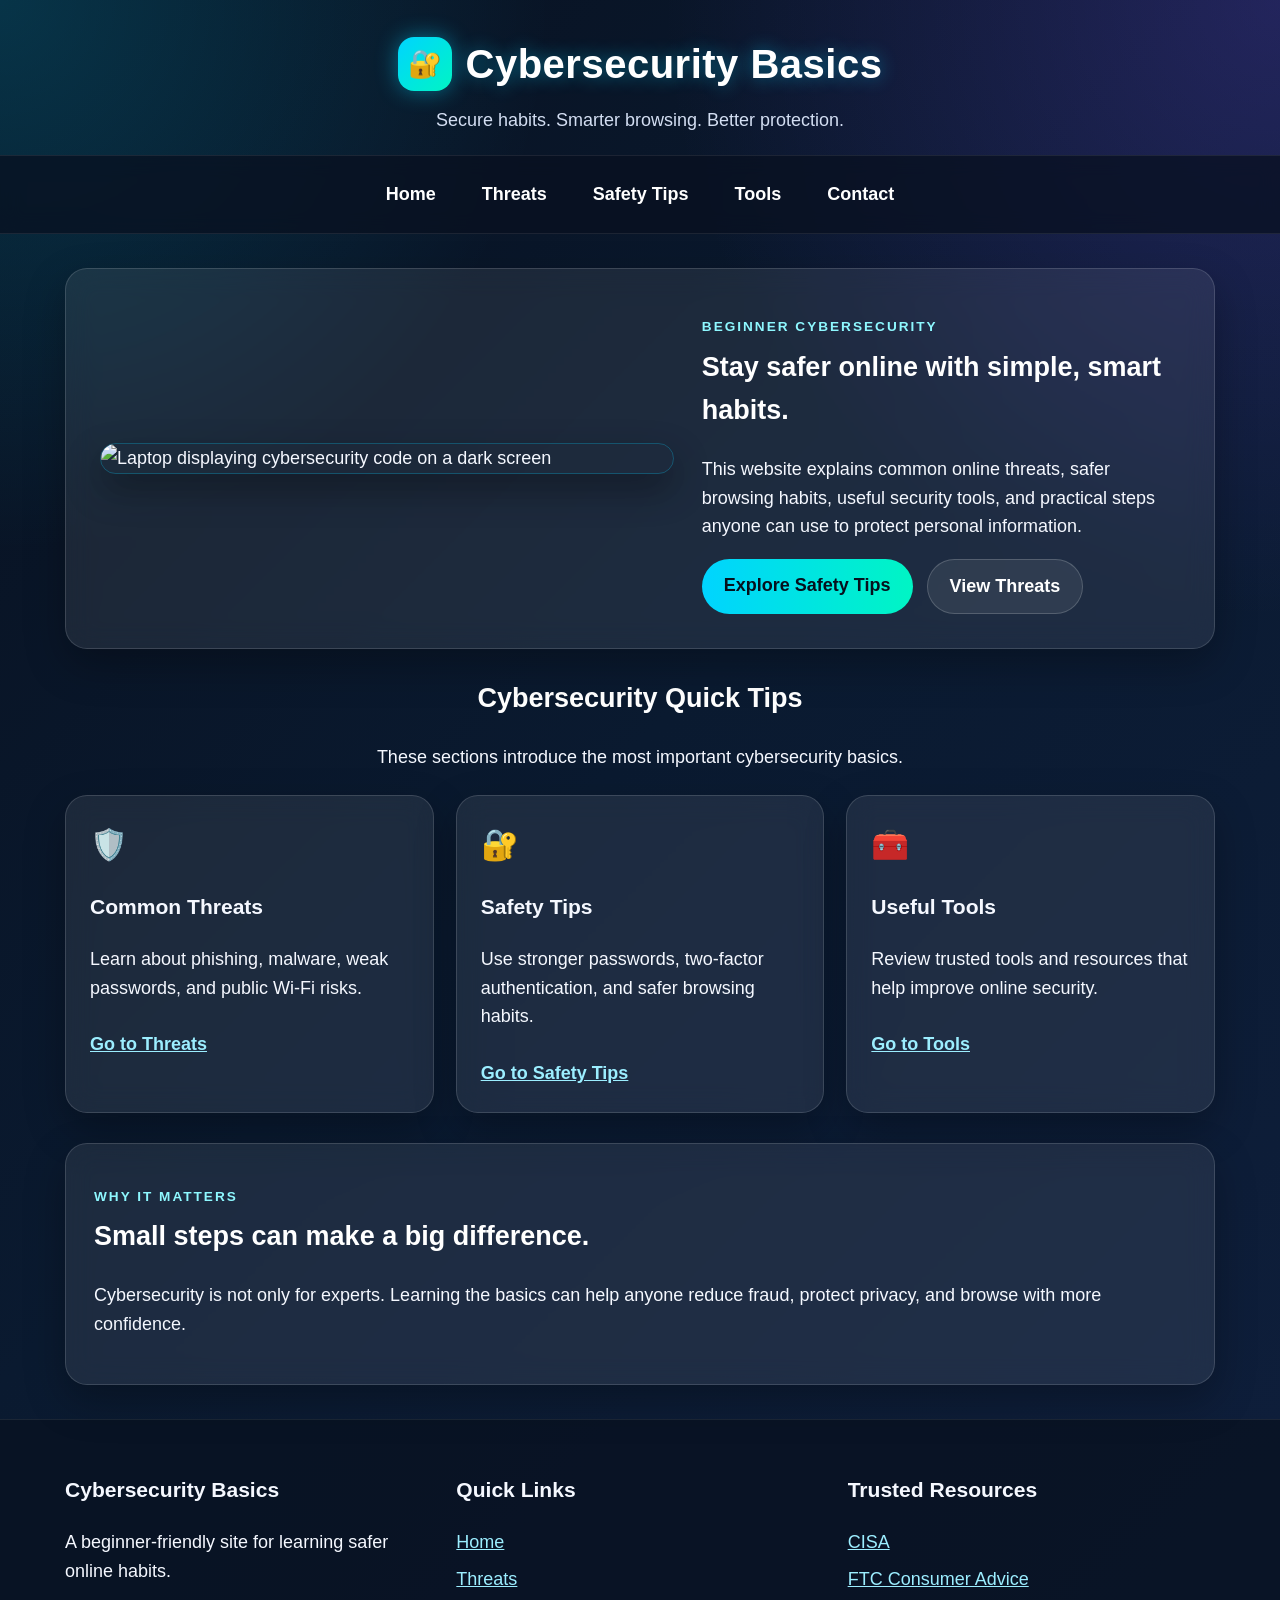
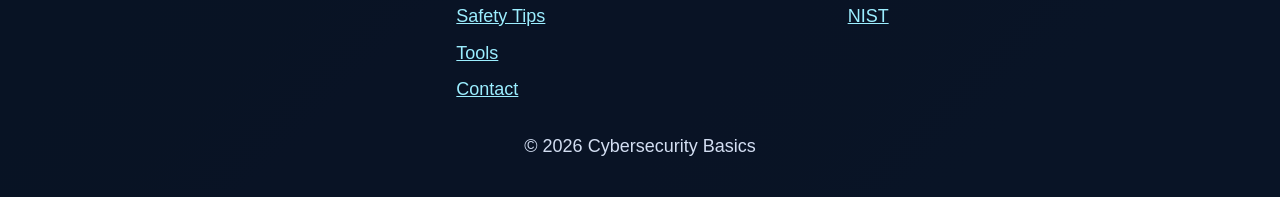
==== commit 44ed5ff9: "Update index.html" ====
--- a/index.html
+++ b/index.html
@@ -53,7 +53,7 @@
         </section>
 
         <section class="section-heading">
-            <h2>What you will learn</h2>
+            <h2>Cybersecurity Quick Tips</h2>
             <p>These sections introduce the most important cybersecurity basics.</p>
         </section>
 
--- a/style.css
+++ b/style.css
@@ -54,6 +54,44 @@
 
 /* Header */
 
+/* === LOGO / BRAND === */
+
+.logo-wrapper {
+    display: flex;
+    align-items: center;
+    justify-content: center;
+    gap: 14px;
+    text-decoration: none;
+    color: #ffffff;
+}
+
+.logo-mark {
+    width: 54px;
+    height: 54px;
+    display: inline-flex;
+    align-items: center;
+    justify-content: center;
+    border-radius: 16px;
+    background: linear-gradient(135deg, #00d4ff, #00f5c4);
+    color: #06101d;
+    font-size: 1.7rem;
+    box-shadow: 0 0 22px rgba(0, 212, 255, 0.45);
+    transition: 0.3s ease;
+}
+
+.logo-text {
+    font-size: 2.5rem;
+    font-weight: bold;
+    letter-spacing: 0.5px;
+    text-shadow: 0 0 18px rgba(0, 212, 255, 0.45);
+}
+
+/* Hover effect */
+.logo-wrapper:hover .logo-mark,
+.logo-wrapper:focus .logo-mark {
+    transform: translateY(-2px);
+    box-shadow: 0 0 30px rgba(0, 245, 196, 0.6);
+}
 .site-header {
     padding: 32px 0 20px;
 }
@@ -431,4 +469,18 @@
     .site-nav a {
         padding: 8px 12px;
     }
-}
+    .logo-wrapper {
+        flex-direction: column;
+        gap: 8px;
+    }
+
+    .logo-text {
+        font-size: 2rem;
+        text-align: center;
+    }
+
+    .logo-mark {
+        width: 48px;
+        height: 48px;
+    }
+}
